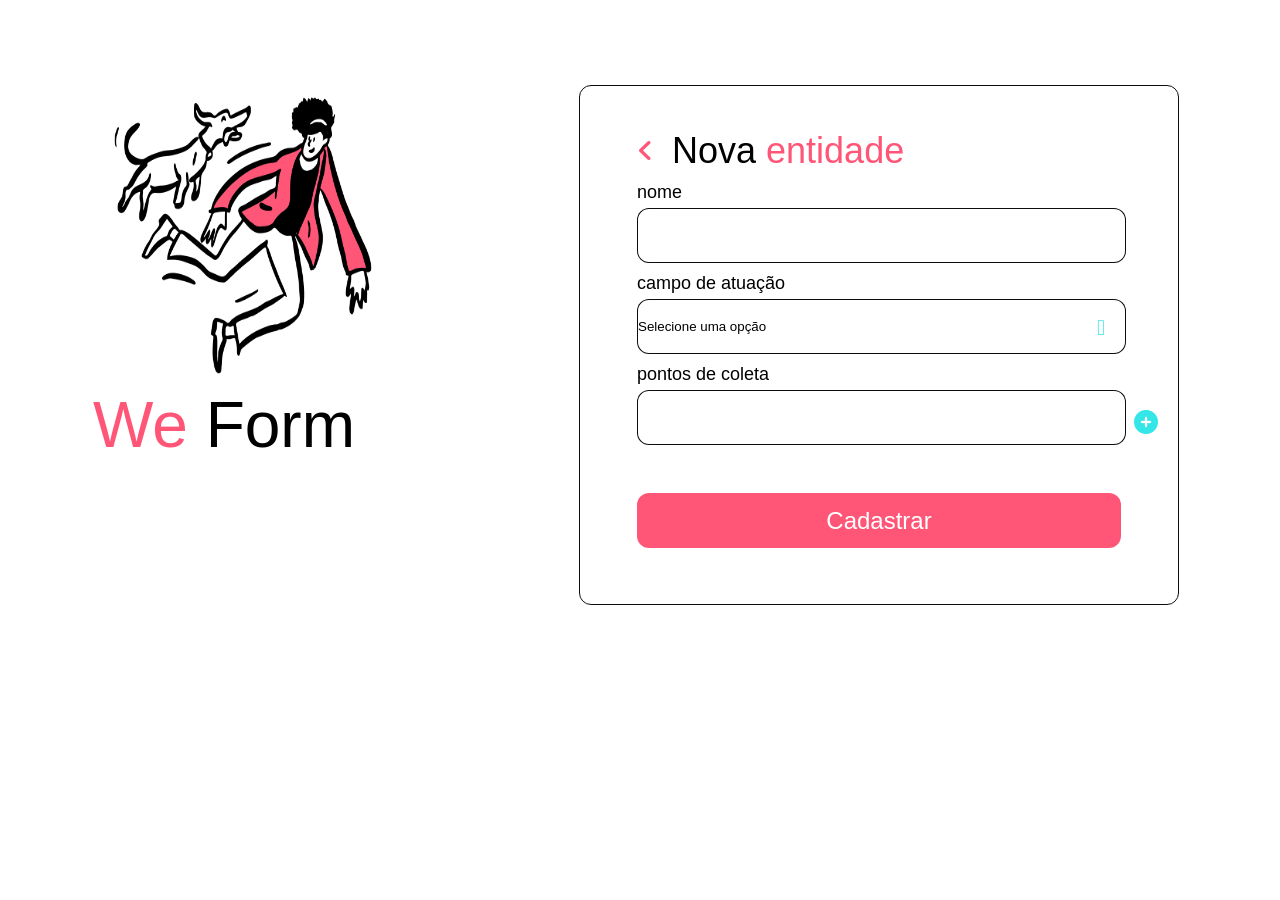
==== cadastro-entidade.html @ 5ebb874b "ada-projeto-csss" ====
<!DOCTYPE html>
<html lang="pt-br">
  <head>
    <meta charset="UTF-8" />
    <meta name="viewport" content="width=device-width, initial-scale=1.0" />
    <title>Projeto Curso CSS</title>
    <link rel="stylesheet" href="style.css" />

    <link rel="preconnect" href="https://fonts.google.com/" />
    <link rel="preconnect" href="fonts.gstatic.com" crossorigin="" />
    <link rel="stylesheet" href="https://fonts.google.com/specimen/Roboto" />

    <link rel="stylesheet" href="assets/fontawesome/css/all.css" />
  </head>

  <body>
    <div class="content">
      <aside>
        <img src="assets/hero.png" alt="" srcset="" />

        <h1><span>We</span> Form</h1>
      </aside>

      <main>
        <header>
          <a href="index.html">
            <i class="fa-solid fa-angle-left"></i>
          </a>

          <h2>Nova <span>entidade</span></h2>
        </header>

        <form>
          <label for="input-name">Nome</label>
          <input type="text" id="input-name" />

          <label for="input-field">Campo de atuação</label>
          <div class="select-div">
            <select id="input-field">
              <option value="options">Selecione uma opção</option>
              <option value="abrigo">Abrigo de animais</option>
              <i class="fa-solid fa-angle-down"></i>
            </select>
          </div>

          <div class="points">
            <label for="input-points">Pontos de coleta</label>
            <input type="text" id="input-points" />
            <button>
              <i class="fa-solid fa-circle-plus"></i>
            </button>
          </div>
        </form>

        <div class="actions">
          <a href="">Cadastrar</a>
        </div>
      </main>
    </div>
  </body>
</html>
---- style.css ----
img {
  width: 300px;
  height: 300px;
}

:root {
  font-size: 62.5%;
  --default-color: 0.1rem solid rgba(0, 0, 0, 0.95);
}

* {
  margin: 0;
  padding: 0;
  box-sizing: border-box;
}

body {
  font-family: "Roboto", sans-serif;
  font-size: 1.4rem;
}

.content {
  display: grid;
  grid-template-areas:
    ". . . . ."
    ". hero . form ."
    ". hero . form ."
    ". . . . .";
  gap: 8.5rem;
}

main {
  grid-area: form;
}

aside {
  grid-area: hero;
}

aside h1 {
  font-size: 6.4rem;
  font-weight: 500;
  line-height: 7.5rem;
}

aside h1 span,
main h2 span {
  color: #ff5678;
}

main {
  width: 60rem;
  height: 52rem;
  border: var(--default-color);
  padding: 4.4rem 5.7rem;
  border-radius: 1.2rem;
  position: relative;
}

main h2 {
  max-width: 43rem;
  font-size: 3.6rem;
  font-weight: 500;
}

main footer p {
  font-size: 1.6rem;
  margin-top: 8rem;
}

main footer a {
  margin-top: 1rem;
  font-size: 1.8rem;
  display: block;
  text-align: center;
  color: black;
}

main form label {
  font-size: 1.8rem;
  font-weight: 400;
  text-transform: lowercase;
  margin-bottom: 0.5rem;
  margin-top: 1rem;
  display: block;
}

main .actions {
  display: flex;
  flex-flow: column wrap;
}

div .actions a:first-child {
  background-color: #35e6e9;
  height: 5.5rem;
  font-size: 2.4rem;
  border-radius: 1.2rem;
  text-decoration: none;
  display: flex;
  justify-content: center;
  align-items: center;
  color: #fff;
  margin-top: 5.4rem;
}

div .actions a:last-child {
  background-color: #ff5678;
  height: 5.5rem;
  font-size: 2.4rem;
  border-radius: 1.2rem;
  text-decoration: none;
  display: flex;
  justify-content: center;
  align-items: center;
  color: #fff;
  margin-top: 4.8rem;
}

main form input,
main form select {
  width: 48.9rem;
  height: 5.5rem;

  background: #fff;
  border: var(--default-color);
  border-radius: 1.2rem;
}

main form select {
  appearance: none;
}

main form .select-div {
  position: relative;
}

main form .select-div::after {
  top: 1.6rem;
  right: 1.6rem;
  position: absolute;
  z-index: 1;
  font-weight: 600;
  font-size: 2.2rem;
  content: "\f103";
  font-family: "Font Awesome Free 6 Free";
  color: #35e6e9;
}

main form input + button {
  position: absolute;
  right: -3.7rem;
  top: calc(1.5rem + 3rem);
  background-color: transparent;
  border: none;
  color: #35e6e9;
  font-size: 2.4rem;
}

main header {
  display: flex;
  align-items: center;
  gap: 0 1.8rem;
}

main form .points {
  position: relative;
}

main header i {
  font-size: 2.6rem;
  color: #ff5678;
}

main label div select i {
    color: #35e6e9;
    font-size: 2.6rem;
}
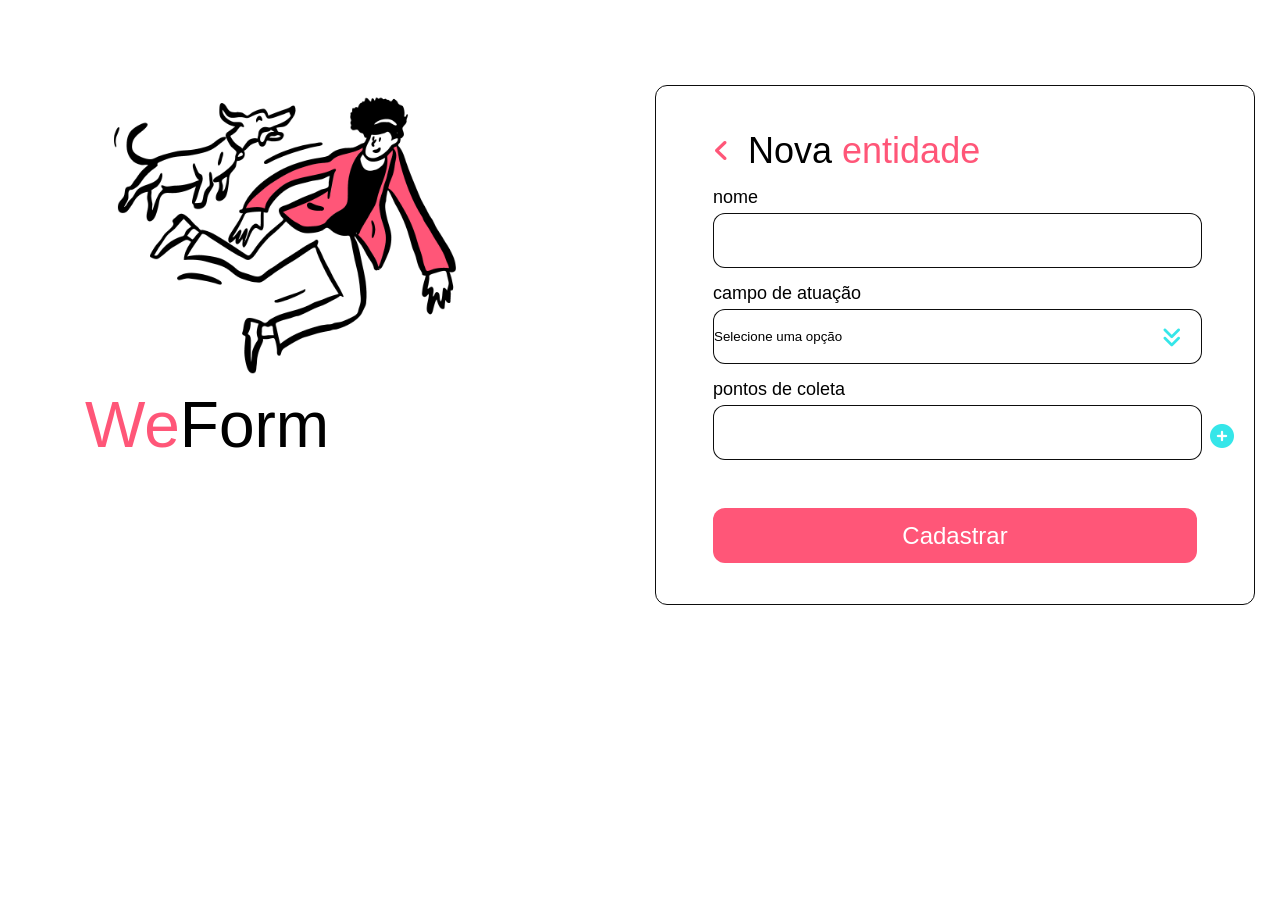
==== commit 832e50ff: "Correção de erros no código" ====
--- a/cadastro-entidade.html
+++ b/cadastro-entidade.html
@@ -18,12 +18,12 @@
       <aside>
         <img src="assets/hero.png" alt="" srcset="" />
 
-        <h1><span>We</span> Form</h1>
+        <h1><span>We</span>Form</h1>
       </aside>
 
       <main>
         <header>
-          <a href="index.html">
+          <a href="pagina-inicial.html">
             <i class="fa-solid fa-angle-left"></i>
           </a>
 
@@ -46,9 +46,9 @@
           <div class="points">
             <label for="input-points">Pontos de coleta</label>
             <input type="text" id="input-points" />
-            <button>
+            <button-type>
               <i class="fa-solid fa-circle-plus"></i>
-            </button>
+            </button-type>
           </div>
         </form>
 
--- a/style.css
+++ b/style.css
@@ -1,5 +1,5 @@
 img {
-  width: 300px;
+  width: 400px;
   height: 300px;
 }
 
@@ -81,7 +81,7 @@
   font-weight: 400;
   text-transform: lowercase;
   margin-bottom: 0.5rem;
-  margin-top: 1rem;
+  margin-top: 1.5rem;
   display: block;
 }
 
@@ -120,7 +120,6 @@
 main form select {
   width: 48.9rem;
   height: 5.5rem;
-
   background: #fff;
   border: var(--default-color);
   border-radius: 1.2rem;
@@ -142,11 +141,11 @@
   font-weight: 600;
   font-size: 2.2rem;
   content: "\f103";
-  font-family: "Font Awesome Free 6 Free";
+  font-family: "Font Awesome 6 Free";
   color: #35e6e9;
 }
 
-main form input + button {
+main form input + button-type {
   position: absolute;
   right: -3.7rem;
   top: calc(1.5rem + 3rem);
@@ -154,6 +153,7 @@
   border: none;
   color: #35e6e9;
   font-size: 2.4rem;
+  font-family: "Font Awesome 6 Free";
 }
 
 main header {
@@ -172,6 +172,6 @@
 }
 
 main label div select i {
-    color: #35e6e9;
-    font-size: 2.6rem;
-}+  color: #35e6e9;
+  font-size: 2.6rem;
+}
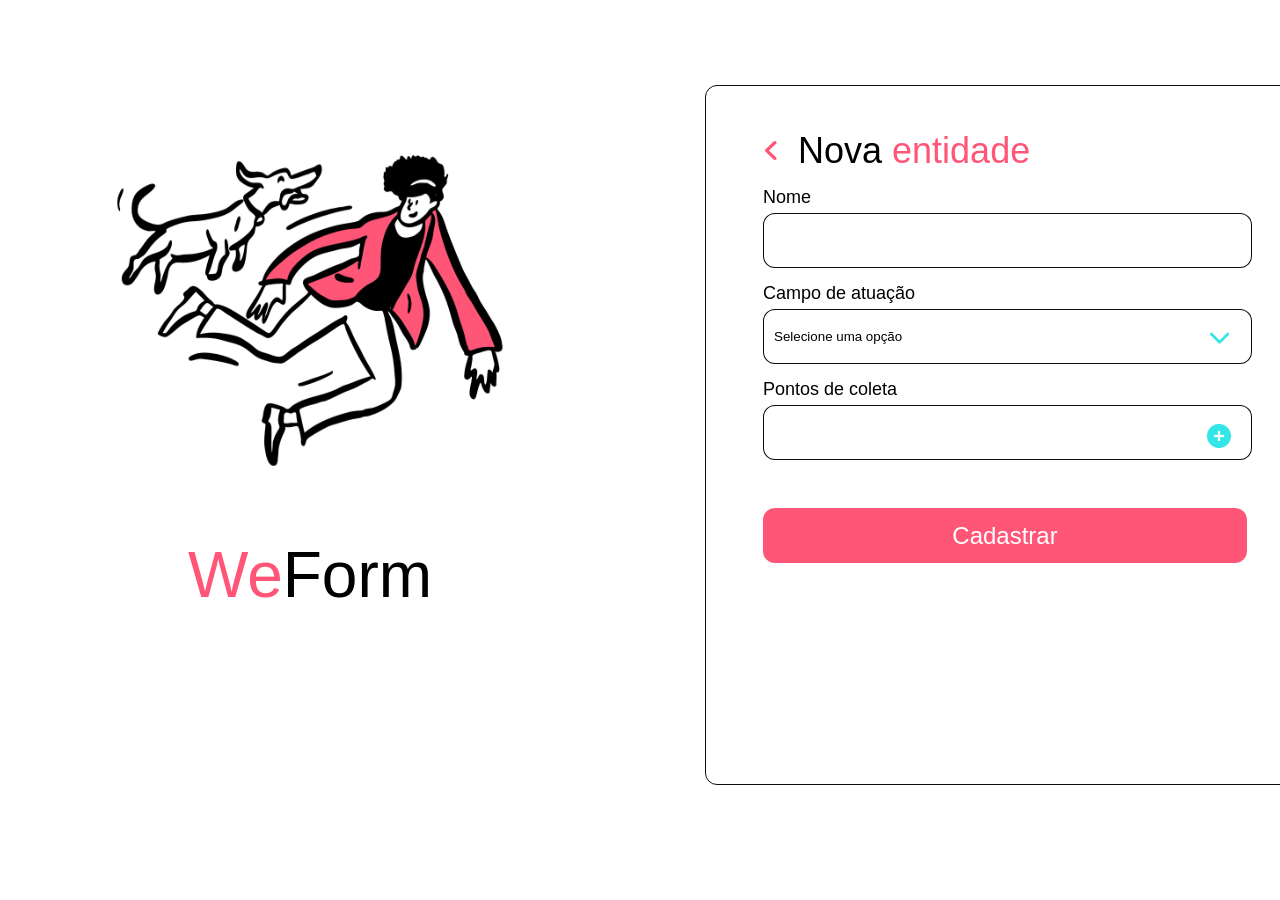
==== commit 21b98e70: "remoção da pasta docs" ====
--- a/cadastro-entidade.html
+++ b/cadastro-entidade.html
@@ -9,14 +9,19 @@
     <link rel="preconnect" href="https://fonts.google.com/" />
     <link rel="preconnect" href="fonts.gstatic.com" crossorigin="" />
     <link rel="stylesheet" href="https://fonts.google.com/specimen/Roboto" />
-
-    <link rel="stylesheet" href="assets/fontawesome/css/all.css" />
+    <link
+      rel="stylesheet"
+      href="https://cdnjs.cloudflare.com/ajax/libs/font-awesome/6.5.0/css/all.min.css"
+      integrity="sha512-..."
+      crossorigin="anonymous"
+      referrerpolicy="no-referrer"
+    />
   </head>
 
   <body>
     <div class="content">
       <aside>
-        <img src="assets/hero.png" alt="" srcset="" />
+        <img src="assets/hero.svg" alt="" srcset="" />
 
         <h1><span>We</span>Form</h1>
       </aside>
@@ -39,7 +44,7 @@
             <select id="input-field">
               <option value="options">Selecione uma opção</option>
               <option value="abrigo">Abrigo de animais</option>
-              <i class="fa-solid fa-angle-down"></i>
+              <i class="fa-solid fa-chevron-down"></i>
             </select>
           </div>
 
--- a/style.css
+++ b/style.css
@@ -1,6 +1,7 @@
-img {
-  width: 400px;
-  height: 300px;
+* {
+  margin: 0;
+  padding: 0;
+  box-sizing: border-box;
 }
 
 :root {
@@ -8,10 +9,9 @@
   --default-color: 0.1rem solid rgba(0, 0, 0, 0.95);
 }
 
-* {
-  margin: 0;
-  padding: 0;
-  box-sizing: border-box;
+img {
+  width: 450px;
+  height: 450px;
 }
 
 body {
@@ -20,6 +20,8 @@
 }
 
 .content {
+  height: 100%;
+  width: 100%;
   display: grid;
   grid-template-areas:
     ". . . . ."
@@ -38,6 +40,7 @@
 }
 
 aside h1 {
+  text-align: center;
   font-size: 6.4rem;
   font-weight: 500;
   line-height: 7.5rem;
@@ -50,7 +53,7 @@
 
 main {
   width: 60rem;
-  height: 52rem;
+  height: 70rem;
   border: var(--default-color);
   padding: 4.4rem 5.7rem;
   border-radius: 1.2rem;
@@ -79,7 +82,6 @@
 main form label {
   font-size: 1.8rem;
   font-weight: 400;
-  text-transform: lowercase;
   margin-bottom: 0.5rem;
   margin-top: 1.5rem;
   display: block;
@@ -123,6 +125,7 @@
   background: #fff;
   border: var(--default-color);
   border-radius: 1.2rem;
+  padding: 1rem;
 }
 
 main form select {
@@ -140,14 +143,14 @@
   z-index: 1;
   font-weight: 600;
   font-size: 2.2rem;
-  content: "\f103";
+  content: "\f078";
   font-family: "Font Awesome 6 Free";
   color: #35e6e9;
 }
 
 main form input + button-type {
   position: absolute;
-  right: -3.7rem;
+  right: 1.6rem;
   top: calc(1.5rem + 3rem);
   background-color: transparent;
   border: none;
